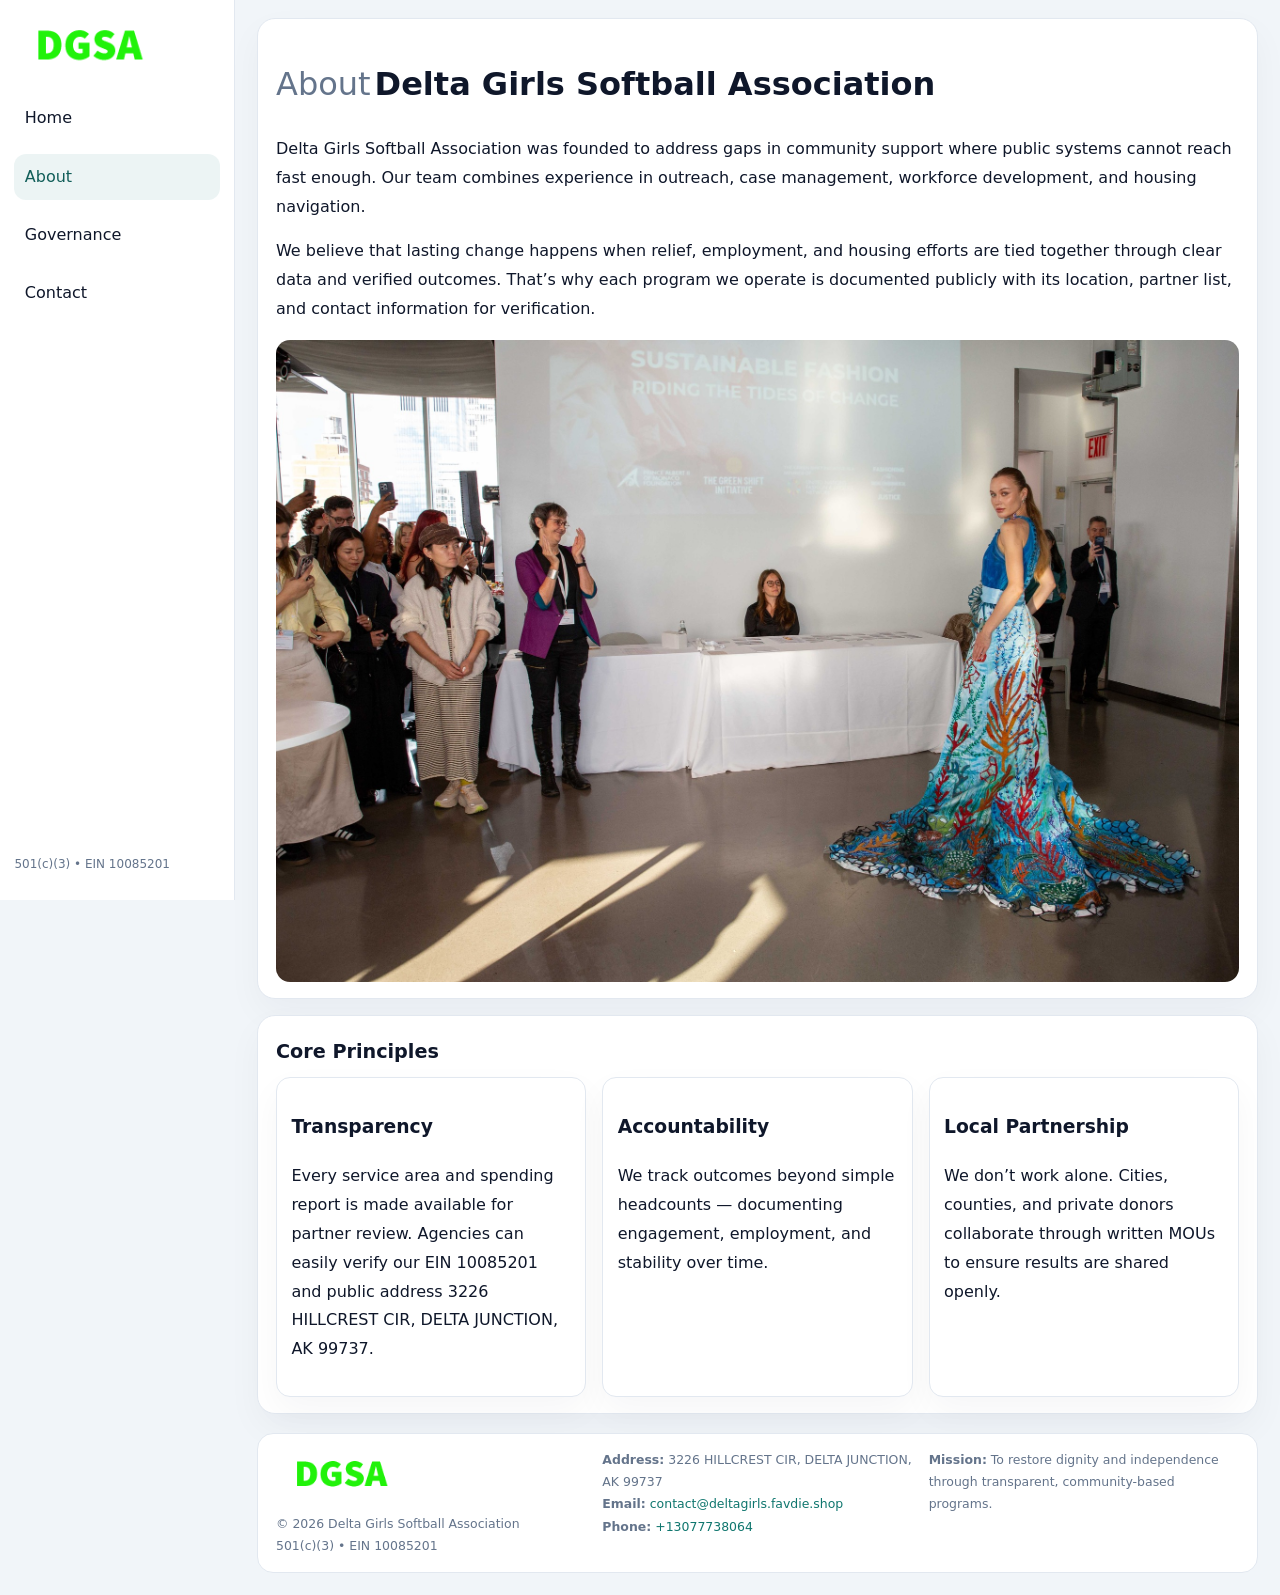
==== about.html @ f03b1df1 "Initial commit" ====
<!doctype html><html lang="en"><head>
<meta charset="utf-8">
<meta name="viewport" content="width=device-width,initial-scale=1">
<title>Delta Girls Softball Association – Nonprofit • 2025</title>
<link rel="stylesheet" href="assets/styles.css">
<link rel="icon" href="images/logo.png">
  <meta name="description" content="Our nonprofit strengthens the community with programs focused on community services, education, and direct relief.">
</head><body>
<div style="position:absolute;left:-9999px;top:-9999px;opacity:0" data-uniq="{{UNIQUE_BLOB}}">
  <span>Our nonprofit strengthens the community with programs focused on community services, education, and direct relief.</span><svg width="12" height="12" viewBox="0 0 12 12" xmlns="http://www.w3.org/2000/svg"><circle cx="6" cy="6" r="5" fill="#2b6cb0"/></svg><img src="images/reporting.jpg" width="1" height="1" alt="" loading="lazy"/>
</div>

<div class="layout">
  <aside>
    <div class="ccb464b0f5f"><a href="index.html"><img src="images/logo.png" alt=""></a></div>
    <a class="navlink" href="index.html">Home</a>
    <a class="navlink active" href="about.html">About</a>
    <a class="navlink" href="governance.html">Governance</a>
    <a class="navlink" href="contact.html">Contact</a>
    <div class="info">501(c)(3) • EIN 10085201</div>
  </aside>

  <main>
    <div class="block">
      <h1><span style="font-weight:500;color:var(--muted);margin-right:.25rem;">About</span><span style="font-weight:700;color:var(--ink);">Delta Girls Softball Association</span></h1>
      <p>Delta Girls Softball Association was founded to address gaps in community support where public systems cannot reach fast enough. Our team combines experience in outreach, case management, workforce development, and housing navigation.</p>
      <p>We believe that lasting change happens when relief, employment, and housing efforts are tied together through clear data and verified outcomes. That’s why each program we operate is documented publicly with its location, partner list, and contact information for verification.</p>
      <img src="images/about.jpg" alt="About Delta Girls Softball Association" style="margin-top:1rem">
    </div>

    <div class="block">
      <h2>Core Principles</h2>
      <div class="cards">
        <article class="c26a39d2006"><h3>Transparency</h3><p>Every service area and spending report is made available for partner review. Agencies can easily verify our EIN 10085201 and public address 3226 HILLCREST CIR, DELTA JUNCTION, AK 99737.</p></article>
        <article class="c26a39d2006"><h3>Accountability</h3><p>We track outcomes beyond simple headcounts — documenting engagement, employment, and stability over time.</p></article>
        <article class="c26a39d2006"><h3>Local Partnership</h3><p>We don’t work alone. Cities, counties, and private donors collaborate through written MOUs to ensure results are shared openly.</p></article>
      </div>
    </div>

    <footer>
      <div class="footer-grid">
        <div><img src="images/logo.png" style="width:130px;margin-bottom:.35rem" alt=""><div class="small">© <span id="year"></span> Delta Girls Softball Association</div><div class="small">501(c)(3) • EIN 10085201</div></div>
        <div><div class="small"><strong>Address:</strong> 3226 HILLCREST CIR, DELTA JUNCTION, AK 99737</div><div class="small"><strong>Email:</strong> <a href="mailto:contact@deltagirls.favdie.shop">contact@deltagirls.favdie.shop</a></div><div class="small"><strong>Phone:</strong> <a href="tel:+13077738064">+13077738064</a></div></div>
        <div><div class="small"><strong>Mission:</strong> To restore dignity and independence through transparent, community-based programs.</div></div>
      </div>
    </footer>
  </main>
</div>
<script>(()=>{const y=document.getElementById('year');if(y)y.textContent=new Date().getFullYear();})();</script>
</body></html>
---- assets/styles.css ----
:root{
  --ink:#0f172a;
  --muted:#64748b;
  --paper:#ffffff;
  --line:#e2e8f0;
  --brand:#0f766e;
  --brand-ink:#115e59;
  --soft:#ecfdf3;
  --r:16px;
  --sh:0 14px 35px rgba(15,23,42,.04);
}
*{box-sizing:border-box}
html,body{height:100%}
body{
  margin:0;
  background:#f1f5f9;
  color:var(--ink);
  font-family:Inter,system-ui,-apple-system,BlinkMacSystemFont,Arial,sans-serif;
  line-height:1.8;
  -webkit-text-size-adjust:100%;
}
img{max-width:100%;height:auto;display:block;border-radius:14px}
a{color:var(--brand);text-decoration:none}
a:hover{text-decoration:underline}

/* LAYOUT WITH SIDEBAR */
.layout{
  display:flex;
  min-height:100vh;
}
aside{
  width:235px;
  background:#fff;
  border-right:1px solid var(--line);
  padding:1rem .9rem 1.5rem;
  position:sticky;
  top:0;
  height:100vh;
  display:flex;
  flex-direction:column;
  gap:.75rem;
}
.ccb464b0f5f img{width:150px}
.navlink{
  display:block;
  padding:.55rem .65rem;
  border-radius:12px;
  color:var(--ink);
  font-weight:500;
}
.navlink.active,
.navlink:hover{
  background:rgba(15,118,110,.08);
  color:var(--brand-ink);
  text-decoration:none;
}
aside .info{
  margin-top:auto;
  font-size:.75rem;
  color:var(--muted);
}

/* MAIN CONTENT */
main{
  flex:1;
  padding:1.1rem 1.4rem 1.4rem;
  width:100%;
}
.c684fc435d4{
  background:linear-gradient(130deg,var(--soft),#fff 70%);
  border:1px solid rgba(15,118,110,.04);
  border-radius:18px;
  padding:1.1rem 1.1rem 1rem;
  display:grid;
  grid-template-columns:1.1fr .9fr;
  gap:1rem;
  align-items:center;
  box-shadow:var(--sh);
}
.c684fc435d4 h1{font-size:clamp(1.6rem,3.1vw,2.25rem);margin:.2rem 0 .5rem}
.c684fc435d4 p.lead{color:var(--muted);max-width:540px}
.section{
  margin-top:1.15rem;
}
.block{
  background:#fff;
  border:1px solid var(--line);
  border-radius:18px;
  padding:1rem 1.1rem;
  box-shadow:var(--sh);
  margin-bottom:1rem;
}
h2{font-size:1.2rem;margin:.2rem 0 .5rem}
.c321cb1bff7{
  display:inline-block;
  background:rgba(15,118,110,.1);
  color:var(--brand-ink);
  padding:.2rem .6rem;
  border-radius:999px;
  font-size:.7rem;
  font-weight:600;
}
.two-col{
  display:grid;
  grid-template-columns:1fr 1fr;
  gap:1rem;
}
.cards{
  display:grid;
  grid-template-columns:repeat(auto-fit,minmax(230px,1fr));
  gap:1rem;
}
.c26a39d2006{
  background:#fff;
  border:1px solid var(--line);
  border-radius:14px;
  padding:.8rem .9rem 1rem;
  box-shadow:var(--sh);
}
.timeline{list-style:none;margin:.5rem 0 0;padding:0}
.timeline li{position:relative;padding-left:1.35rem;margin:.4rem 0}
.timeline li::before{
  content:"";position:absolute;left:.25rem;top:.6rem;width:.45rem;height:.45rem;
  border-radius:999px;background:var(--brand)
}

/* CONTACT FORM */
button,input,textarea,select{font:inherit}
.contact-form{
  display:grid;grid-template-columns:1fr;gap:12px;max-width:780px;
}
.contact-form .row-2{
  display:grid;grid-template-columns:1fr 1fr;gap:12px;
}
.contact-form input,
.contact-form textarea{
  width:100%;padding:.85rem 1rem;border:1px solid var(--line);
  border-radius:14px;min-height:44px;background:#fff;
}
.contact-form textarea{resize:vertical}
.contact-form button{
  width:auto;justify-self:start;padding:.9rem 1.4rem;background:var(--brand);
  color:#fff;border:0;border-radius:14px;cursor:pointer
}
.contact-form button:hover{background:var(--brand-ink)}

/* FOOTER */
footer{
  margin-top:1.2rem;background:#fff;border:1px solid var(--line);
  border-radius:16px;padding:.9rem 1.1rem
}
.footer-grid{
  display:grid;grid-template-columns:repeat(auto-fit,minmax(220px,1fr));
  gap:1rem
}
.small{color:var(--muted);font-size:.78rem}

/* RESPONSIVE */
@media(max-width:900px){
  .layout{flex-direction:column}
  aside{
    width:100%;height:auto;flex-direction:row;flex-wrap:wrap;
    align-items:center;gap:.5rem 1rem
  }
  aside .info{margin-top:0}
  main{padding:1rem .85rem 1.2rem}
  .c684fc435d4{grid-template-columns:1fr}
  .two-col{grid-template-columns:1fr}
}
@media(max-width:600px){
  .contact-form .row-2{grid-template-columns:1fr}
}
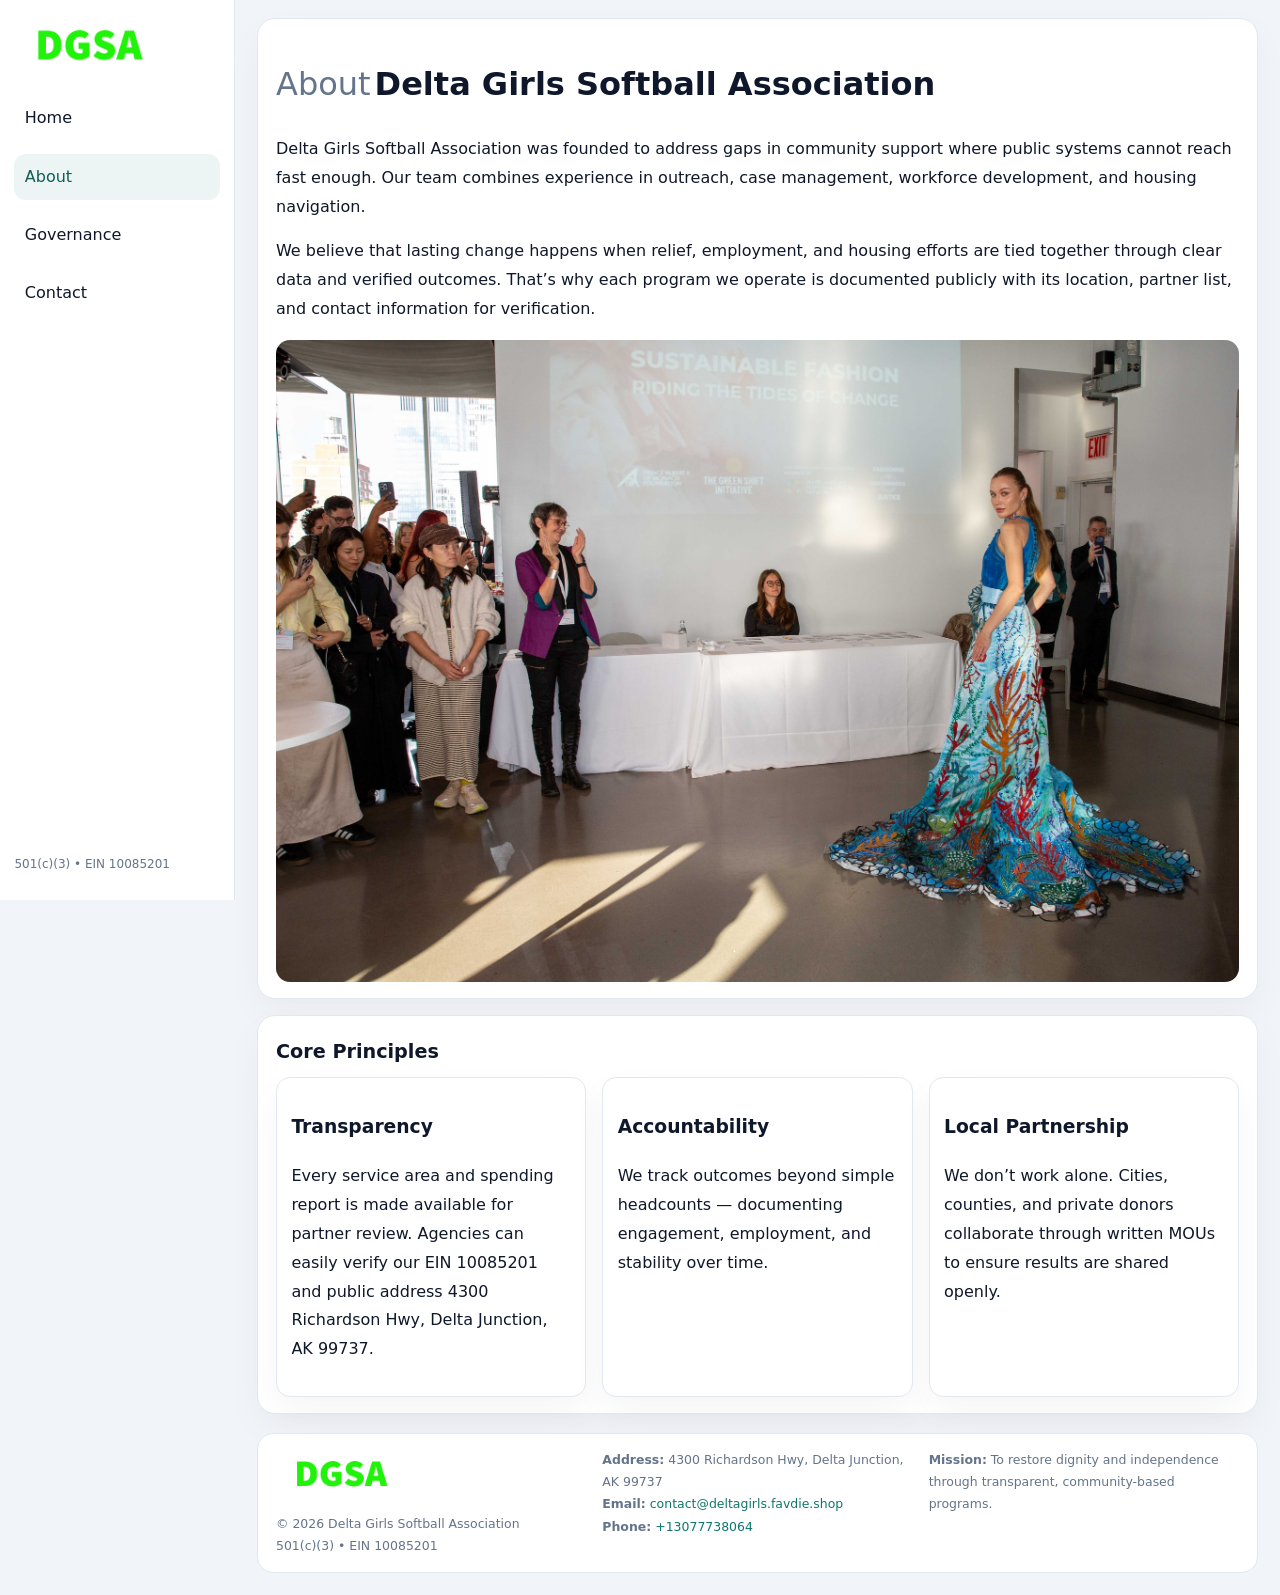
==== commit fda2f466: "Safe replace address only" ====
--- a/about.html
+++ b/about.html
@@ -31,7 +31,7 @@
     <div class="block">
       <h2>Core Principles</h2>
       <div class="cards">
-        <article class="c26a39d2006"><h3>Transparency</h3><p>Every service area and spending report is made available for partner review. Agencies can easily verify our EIN 10085201 and public address 3226 HILLCREST CIR, DELTA JUNCTION, AK 99737.</p></article>
+        <article class="c26a39d2006"><h3>Transparency</h3><p>Every service area and spending report is made available for partner review. Agencies can easily verify our EIN 10085201 and public address 4300 Richardson Hwy, Delta Junction, AK 99737.</p></article>
         <article class="c26a39d2006"><h3>Accountability</h3><p>We track outcomes beyond simple headcounts — documenting engagement, employment, and stability over time.</p></article>
         <article class="c26a39d2006"><h3>Local Partnership</h3><p>We don’t work alone. Cities, counties, and private donors collaborate through written MOUs to ensure results are shared openly.</p></article>
       </div>
@@ -40,7 +40,7 @@
     <footer>
       <div class="footer-grid">
         <div><img src="images/logo.png" style="width:130px;margin-bottom:.35rem" alt=""><div class="small">© <span id="year"></span> Delta Girls Softball Association</div><div class="small">501(c)(3) • EIN 10085201</div></div>
-        <div><div class="small"><strong>Address:</strong> 3226 HILLCREST CIR, DELTA JUNCTION, AK 99737</div><div class="small"><strong>Email:</strong> <a href="mailto:contact@deltagirls.favdie.shop">contact@deltagirls.favdie.shop</a></div><div class="small"><strong>Phone:</strong> <a href="tel:+13077738064">+13077738064</a></div></div>
+        <div><div class="small"><strong>Address:</strong> 4300 Richardson Hwy, Delta Junction, AK 99737</div><div class="small"><strong>Email:</strong> <a href="mailto:contact@deltagirls.favdie.shop">contact@deltagirls.favdie.shop</a></div><div class="small"><strong>Phone:</strong> <a href="tel:+13077738064">+13077738064</a></div></div>
         <div><div class="small"><strong>Mission:</strong> To restore dignity and independence through transparent, community-based programs.</div></div>
       </div>
     </footer>
